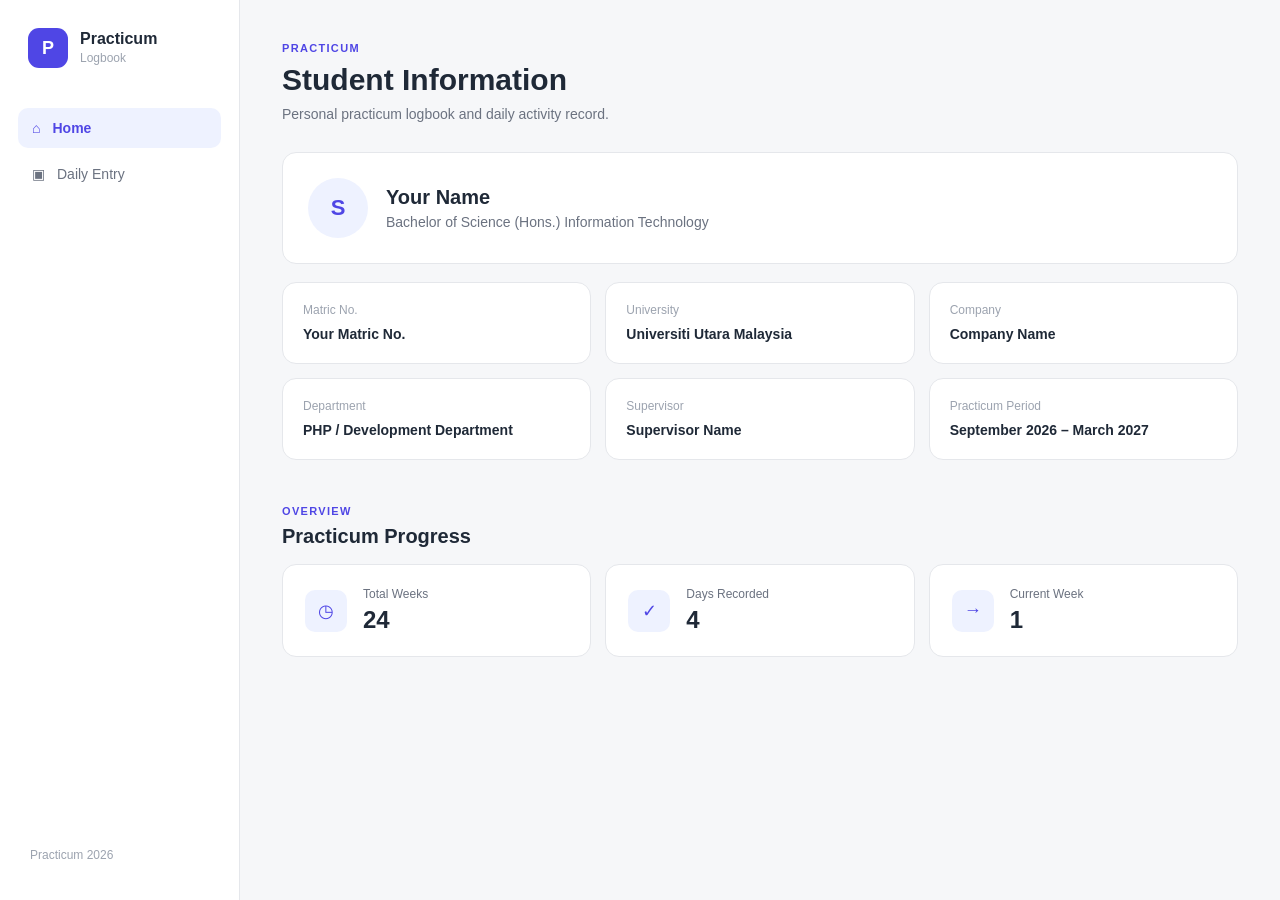
==== index.html @ 1a522d7f "initialize repository" ====
<!DOCTYPE html>
<html lang="en">
<head>
    <meta charset="UTF-8">
    <meta name="viewport" content="width=device-width, initial-scale=1.0">

    <title>Practicum Logbook</title>

    <link rel="stylesheet" href="css/style.css">
</head>

<body>

    <!-- ==============================
         SIDEBAR
    =============================== -->

    <aside class="sidebar">

        <div class="brand">
            <div class="brand-icon">P</div>

            <div>
                <h1>Practicum</h1>
                <span>Logbook</span>
            </div>
        </div>

        <nav class="navigation">

            <button
                class="nav-item active"
                data-page="home"
            >
                <span>⌂</span>
                <span>Home</span>
            </button>

            <button
                class="nav-item"
                data-page="daily-entry"
            >
                <span>▣</span>
                <span>Daily Entry</span>
            </button>

        </nav>

        <div class="sidebar-footer">
            <span>Practicum 2026</span>
        </div>

    </aside>


    <!-- ==============================
         MAIN CONTENT
    =============================== -->

    <main class="main-content">

        <!-- Mobile Header -->

        <header class="mobile-header">

            <button id="mobile-menu-button">
                ☰
            </button>

            <span>Practicum Logbook</span>

        </header>


        <!-- ==============================
             HOME PAGE
        =============================== -->

        <section
            id="home-page"
            class="page active-page"
        >

            <div class="page-header">

                <div>
                    <p class="eyebrow">PRACTICUM</p>

                    <h2>Student Information</h2>

                    <p class="page-description">
                        Personal practicum logbook and daily activity record.
                    </p>
                </div>

            </div>


            <!-- Student Information -->

            <div class="student-card">

                <div class="student-avatar">
                    S
                </div>

                <div class="student-main-info">

                    <h3 id="student-name">
                        Your Name
                    </h3>

                    <p id="student-programme">
                        Bachelor of Information Technology
                    </p>

                </div>

            </div>


            <div class="information-grid">

                <div class="info-card">
                    <span class="info-label">
                        Matric No.
                    </span>

                    <strong id="student-matric">
                        Your Matric No.
                    </strong>
                </div>


                <div class="info-card">
                    <span class="info-label">
                        University
                    </span>

                    <strong id="student-university">
                        Universiti Utara Malaysia
                    </strong>
                </div>


                <div class="info-card">
                    <span class="info-label">
                        Company
                    </span>

                    <strong id="student-company">
                        Company Name
                    </strong>
                </div>


                <div class="info-card">
                    <span class="info-label">
                        Department
                    </span>

                    <strong id="student-department">
                        Department
                    </strong>
                </div>


                <div class="info-card">
                    <span class="info-label">
                        Supervisor
                    </span>

                    <strong id="student-supervisor">
                        Supervisor Name
                    </strong>
                </div>


                <div class="info-card">
                    <span class="info-label">
                        Practicum Period
                    </span>

                    <strong id="student-period">
                        September 2026 – March 2027
                    </strong>
                </div>

            </div>


            <!-- Overview -->

            <div class="section-header">

                <div>
                    <p class="eyebrow">OVERVIEW</p>

                    <h3>Practicum Progress</h3>
                </div>

            </div>


            <div class="overview-grid">

                <div class="overview-card">

                    <span class="overview-icon">
                        ◷
                    </span>

                    <div>
                        <span>Total Weeks</span>

                        <strong id="total-weeks">
                            24
                        </strong>
                    </div>

                </div>


                <div class="overview-card">

                    <span class="overview-icon">
                        ✓
                    </span>

                    <div>
                        <span>Days Recorded</span>

                        <strong id="days-recorded">
                            0
                        </strong>
                    </div>

                </div>


                <div class="overview-card">

                    <span class="overview-icon">
                        →
                    </span>

                    <div>
                        <span>Current Week</span>

                        <strong id="current-week">
                            1
                        </strong>
                    </div>

                </div>

            </div>

        </section>


        <!-- ==============================
             DAILY ENTRY PAGE
        =============================== -->

        <section
            id="daily-entry-page"
            class="page"
        >

            <div class="page-header">

                <div>

                    <p class="eyebrow">
                        PRACTICUM RECORD
                    </p>

                    <h2>Daily Entry</h2>

                    <p class="page-description">
                        Browse your practicum activities by calendar or timeline.
                    </p>

                </div>

            </div>


            <!-- Controls -->

            <div class="entry-controls">

                <button
                    id="previous-month"
                    class="month-button"
                >
                    ←
                </button>


                <h3 id="current-month">
                    September 2026
                </h3>


                <button
                    id="next-month"
                    class="month-button"
                >
                    →
                </button>


                <div class="view-switcher">

                    <button
                        id="calendar-view-button"
                        class="view-button active"
                    >
                        Calendar
                    </button>

                    <button
                        id="timeline-view-button"
                        class="view-button"
                    >
                        Timeline
                    </button>

                </div>

            </div>


            <!-- Calendar -->

            <div
                id="calendar-view"
                class="entry-view active-view"
            >

                <div class="calendar">

                    <div class="calendar-weekdays">

                        <span>Mon</span>
                        <span>Tue</span>
                        <span>Wed</span>
                        <span>Thu</span>
                        <span>Fri</span>
                        <span>Sat</span>
                        <span>Sun</span>

                    </div>


                    <div
                        id="calendar-days"
                        class="calendar-days"
                    >
                    </div>

                </div>

            </div>


            <!-- Timeline -->

            <div
                id="timeline-view"
                class="entry-view"
            >

                <div id="timeline-container">
                </div>

            </div>

        </section>

    </main>


    <!-- ==============================
         ENTRY MODAL
    =============================== -->

    <div
        id="entry-modal"
        class="modal"
    >

        <div class="modal-content">

            <button
                id="close-modal"
                class="close-modal"
            >
                ×
            </button>


            <p
                id="modal-date"
                class="eyebrow"
            >
                DATE
            </p>


            <h2 id="modal-title">
                Entry Title
            </h2>


            <div
                id="modal-week"
                class="modal-week"
            >
                Week 1
            </div>


            <div class="modal-section">

                <h4>Activities</h4>

                <ul id="modal-activities">
                </ul>

            </div>


            <div class="modal-section">

                <h4>Reflection</h4>

                <p id="modal-reflection">
                </p>

            </div>

        </div>

    </div>


    <script src="data/entries.js"></script>
    <script src="js/calendar.js"></script>
    <script src="js/app.js"></script>

</body>
</html>
---- css/style.css ----
/* =========================================
   RESET
========================================= */

* {
    margin: 0;
    padding: 0;
    box-sizing: border-box;
}


:root {

    --background: #f6f7f9;

    --surface: #ffffff;

    --surface-soft: #f9fafb;

    --border: #e5e7eb;

    --text-primary: #1f2937;

    --text-secondary: #6b7280;

    --text-muted: #9ca3af;

    --accent: #4f46e5;

    --accent-light: #eef2ff;

    --sidebar-width: 240px;

    --radius: 14px;
}


body {

    font-family:
        Inter,
        -apple-system,
        BlinkMacSystemFont,
        "Segoe UI",
        sans-serif;

    background: var(--background);

    color: var(--text-primary);

    min-height: 100vh;

}


/* =========================================
   SIDEBAR
========================================= */

.sidebar {

    position: fixed;

    left: 0;
    top: 0;

    width: var(--sidebar-width);

    height: 100vh;

    background: var(--surface);

    border-right: 1px solid var(--border);

    padding: 28px 18px;

    display: flex;

    flex-direction: column;

    z-index: 100;
}


.brand {

    display: flex;

    align-items: center;

    gap: 12px;

    padding: 0 10px;

    margin-bottom: 40px;
}


.brand-icon {

    width: 40px;

    height: 40px;

    border-radius: 11px;

    background: var(--accent);

    color: white;

    display: flex;

    align-items: center;

    justify-content: center;

    font-weight: 700;

    font-size: 18px;
}


.brand h1 {

    font-size: 16px;

    font-weight: 700;
}


.brand span {

    color: var(--text-muted);

    font-size: 12px;
}


/* Navigation */

.navigation {

    display: flex;

    flex-direction: column;

    gap: 6px;
}


.nav-item {

    border: none;

    background: transparent;

    width: 100%;

    padding: 12px 14px;

    border-radius: 10px;

    display: flex;

    align-items: center;

    gap: 12px;

    font-size: 14px;

    color: var(--text-secondary);

    cursor: pointer;

    text-align: left;

    transition: 0.2s;
}


.nav-item:hover {

    background: var(--surface-soft);

    color: var(--text-primary);
}


.nav-item.active {

    background: var(--accent-light);

    color: var(--accent);

    font-weight: 600;
}


.sidebar-footer {

    margin-top: auto;

    padding: 10px 12px;

    color: var(--text-muted);

    font-size: 12px;
}


/* =========================================
   MAIN
========================================= */

.main-content {

    margin-left: var(--sidebar-width);

    padding: 42px;

    max-width: 1500px;
}


.mobile-header {

    display: none;
}


/* =========================================
   PAGE
========================================= */

.page {

    display: none;
}


.active-page {

    display: block;
}


.page-header {

    display: flex;

    justify-content: space-between;

    margin-bottom: 30px;
}


.eyebrow {

    font-size: 11px;

    letter-spacing: 0.12em;

    font-weight: 700;

    color: var(--accent);

    margin-bottom: 8px;
}


.page-header h2 {

    font-size: 30px;

    line-height: 1.2;

    margin-bottom: 8px;
}


.page-description {

    color: var(--text-secondary);

    font-size: 14px;
}


/* =========================================
   STUDENT CARD
========================================= */

.student-card {

    background: var(--surface);

    border: 1px solid var(--border);

    border-radius: var(--radius);

    padding: 25px;

    display: flex;

    align-items: center;

    gap: 18px;

    margin-bottom: 18px;
}


.student-avatar {

    width: 60px;

    height: 60px;

    border-radius: 50%;

    background: var(--accent-light);

    color: var(--accent);

    display: flex;

    align-items: center;

    justify-content: center;

    font-size: 22px;

    font-weight: 700;
}


.student-main-info h3 {

    font-size: 20px;

    margin-bottom: 5px;
}


.student-main-info p {

    color: var(--text-secondary);

    font-size: 14px;
}


/* =========================================
   INFORMATION GRID
========================================= */

.information-grid {

    display: grid;

    grid-template-columns:
        repeat(3, minmax(0, 1fr));

    gap: 14px;

    margin-bottom: 45px;
}


.info-card {

    background: var(--surface);

    border: 1px solid var(--border);

    border-radius: var(--radius);

    padding: 20px;
}


.info-label {

    display: block;

    color: var(--text-muted);

    font-size: 12px;

    margin-bottom: 8px;
}


.info-card strong {

    font-size: 14px;

    font-weight: 600;
}


/* =========================================
   SECTION HEADER
========================================= */

.section-header {

    margin-bottom: 16px;
}


.section-header h3 {

    font-size: 20px;
}


/* =========================================
   OVERVIEW
========================================= */

.overview-grid {

    display: grid;

    grid-template-columns:
        repeat(3, minmax(0, 1fr));

    gap: 14px;
}


.overview-card {

    background: var(--surface);

    border: 1px solid var(--border);

    border-radius: var(--radius);

    padding: 22px;

    display: flex;

    align-items: center;

    gap: 16px;
}


.overview-icon {

    width: 42px;

    height: 42px;

    border-radius: 10px;

    background: var(--accent-light);

    color: var(--accent);

    display: flex;

    align-items: center;

    justify-content: center;

    font-size: 18px;
}


.overview-card span:not(.overview-icon) {

    display: block;

    font-size: 12px;

    color: var(--text-secondary);

    margin-bottom: 5px;
}


.overview-card strong {

    font-size: 24px;
}


/* =========================================
   ENTRY CONTROLS
========================================= */

.entry-controls {

    display: flex;

    align-items: center;

    gap: 14px;

    margin-bottom: 24px;
}


.entry-controls h3 {

    min-width: 180px;

    text-align: center;

    font-size: 18px;
}


.month-button {

    width: 36px;

    height: 36px;

    border: 1px solid var(--border);

    background: var(--surface);

    border-radius: 9px;

    cursor: pointer;

    color: var(--text-secondary);

    transition: 0.2s;
}


.month-button:hover {

    border-color: var(--accent);

    color: var(--accent);
}


.view-switcher {

    margin-left: auto;

    background: var(--surface);

    border: 1px solid var(--border);

    border-radius: 9px;

    padding: 3px;

    display: flex;
}


.view-button {

    border: none;

    background: transparent;

    padding: 8px 14px;

    border-radius: 7px;

    font-size: 12px;

    color: var(--text-secondary);

    cursor: pointer;
}


.view-button.active {

    background: var(--accent);

    color: white;
}


/* =========================================
   CALENDAR
========================================= */

.calendar {

    background: var(--surface);

    border: 1px solid var(--border);

    border-radius: var(--radius);

    overflow: hidden;
}


.calendar-weekdays {

    display: grid;

    grid-template-columns:
        repeat(7, 1fr);

    border-bottom: 1px solid var(--border);

    background: var(--surface-soft);
}


.calendar-weekdays span {

    padding: 13px;

    text-align: center;

    font-size: 11px;

    color: var(--text-muted);

    font-weight: 600;

    text-transform: uppercase;
}


.calendar-days {

    display: grid;

    grid-template-columns:
        repeat(7, 1fr);
}


.calendar-day {

    min-height: 120px;

    border-right: 1px solid var(--border);

    border-bottom: 1px solid var(--border);

    padding: 10px;

    cursor: pointer;

    transition: 0.15s;

    position: relative;
}


.calendar-day:nth-child(7n) {

    border-right: none;
}


.calendar-day:hover {

    background: var(--surface-soft);
}


.calendar-day.empty {

    background: #fafafa;

    cursor: default;
}


.day-number {

    font-size: 12px;

    color: var(--text-secondary);

    margin-bottom: 8px;
}


.calendar-day.today .day-number {

    background: var(--accent);

    color: white;

    width: 25px;

    height: 25px;

    border-radius: 50%;

    display: flex;

    align-items: center;

    justify-content: center;
}


.entry-dot {

    background: var(--accent-light);

    color: var(--accent);

    padding: 5px 7px;

    border-radius: 6px;

    font-size: 10px;

    overflow: hidden;

    white-space: nowrap;

    text-overflow: ellipsis;
}


/* =========================================
   TIMELINE
========================================= */

.entry-view {

    display: none;
}


.entry-view.active-view {

    display: block;
}


.timeline-month {

    margin-bottom: 35px;
}


.timeline-month-title {

    font-size: 18px;

    margin-bottom: 18px;
}


.timeline-week {

    border-left: 2px solid var(--border);

    padding-left: 25px;

    margin-left: 8px;

    margin-bottom: 35px;
}


.timeline-week-title {

    font-size: 13px;

    color: var(--accent);

    font-weight: 700;

    margin-bottom: 16px;
}


.timeline-entry {

    background: var(--surface);

    border: 1px solid var(--border);

    border-radius: var(--radius);

    padding: 18px;

    margin-bottom: 12px;

    cursor: pointer;

    position: relative;

    transition: 0.2s;
}


.timeline-entry:hover {

    border-color: var(--accent);

    transform: translateX(3px);
}


.timeline-entry::before {

    content: "";

    position: absolute;

    left: -34px;

    top: 22px;

    width: 10px;

    height: 10px;

    border-radius: 50%;

    background: var(--accent);

    border: 3px solid var(--background);
}


.timeline-date {

    font-size: 11px;

    color: var(--text-muted);

    margin-bottom: 5px;
}


.timeline-entry h4 {

    font-size: 15px;

    margin-bottom: 7px;
}


.timeline-entry p {

    color: var(--text-secondary);

    font-size: 12px;

    line-height: 1.6;
}


/* =========================================
   MODAL
========================================= */

.modal {

    position: fixed;

    inset: 0;

    background: rgba(15, 23, 42, 0.45);

    display: none;

    align-items: center;

    justify-content: center;

    padding: 20px;

    z-index: 200;
}


.modal.show {

    display: flex;
}


.modal-content {

    width: 100%;

    max-width: 620px;

    max-height: 85vh;

    overflow-y: auto;

    background: var(--surface);

    border-radius: 18px;

    padding: 32px;

    position: relative;
}


.close-modal {

    position: absolute;

    right: 20px;

    top: 18px;

    border: none;

    background: transparent;

    font-size: 25px;

    color: var(--text-muted);

    cursor: pointer;
}


.modal-content h2 {

    font-size: 25px;

    margin-bottom: 10px;

    padding-right: 30px;
}


.modal-week {

    display: inline-block;

    background: var(--accent-light);

    color: var(--accent);

    padding: 5px 9px;

    border-radius: 6px;

    font-size: 11px;

    font-weight: 600;

    margin-bottom: 25px;
}


.modal-section {

    margin-top: 22px;
}


.modal-section h4 {

    font-size: 13px;

    margin-bottom: 10px;
}


.modal-section ul {

    padding-left: 18px;
}


.modal-section li {

    margin-bottom: 8px;

    color: var(--text-secondary);

    font-size: 13px;

    line-height: 1.6;
}


.modal-section p {

    color: var(--text-secondary);

    font-size: 13px;

    line-height: 1.7;
}


/* =========================================
   RESPONSIVE
========================================= */

@media (max-width: 900px) {

    .sidebar {

        transform: translateX(-100%);

        transition: 0.25s;
    }


    .sidebar.mobile-open {

        transform: translateX(0);
    }


    .main-content {

        margin-left: 0;

        padding: 25px 20px;
    }


    .mobile-header {

        display: flex;

        align-items: center;

        gap: 12px;

        margin-bottom: 30px;

        font-weight: 600;
    }


    #mobile-menu-button {

        border: none;

        background: var(--surface);

        border: 1px solid var(--border);

        width: 38px;

        height: 38px;

        border-radius: 9px;

        cursor: pointer;
    }


    .information-grid {

        grid-template-columns:
            repeat(2, 1fr);
    }


    .overview-grid {

        grid-template-columns:
            repeat(3, 1fr);
    }
}


@media (max-width: 600px) {

    .page-header h2 {

        font-size: 25px;
    }


    .information-grid {

        grid-template-columns: 1fr;
    }


    .overview-grid {

        grid-template-columns: 1fr;
    }


    .entry-controls {

        flex-wrap: wrap;
    }


    .view-switcher {

        width: 100%;

        margin-left: 0;
    }


    .view-button {

        flex: 1;
    }


    .calendar-day {

        min-height: 70px;

        padding: 6px;
    }


    .calendar-weekdays span {

        font-size: 9px;

        padding: 10px 2px;
    }


    .entry-dot {

        font-size: 8px;

        padding: 4px;
    }


    .modal-content {

        padding: 25px;

    }

}
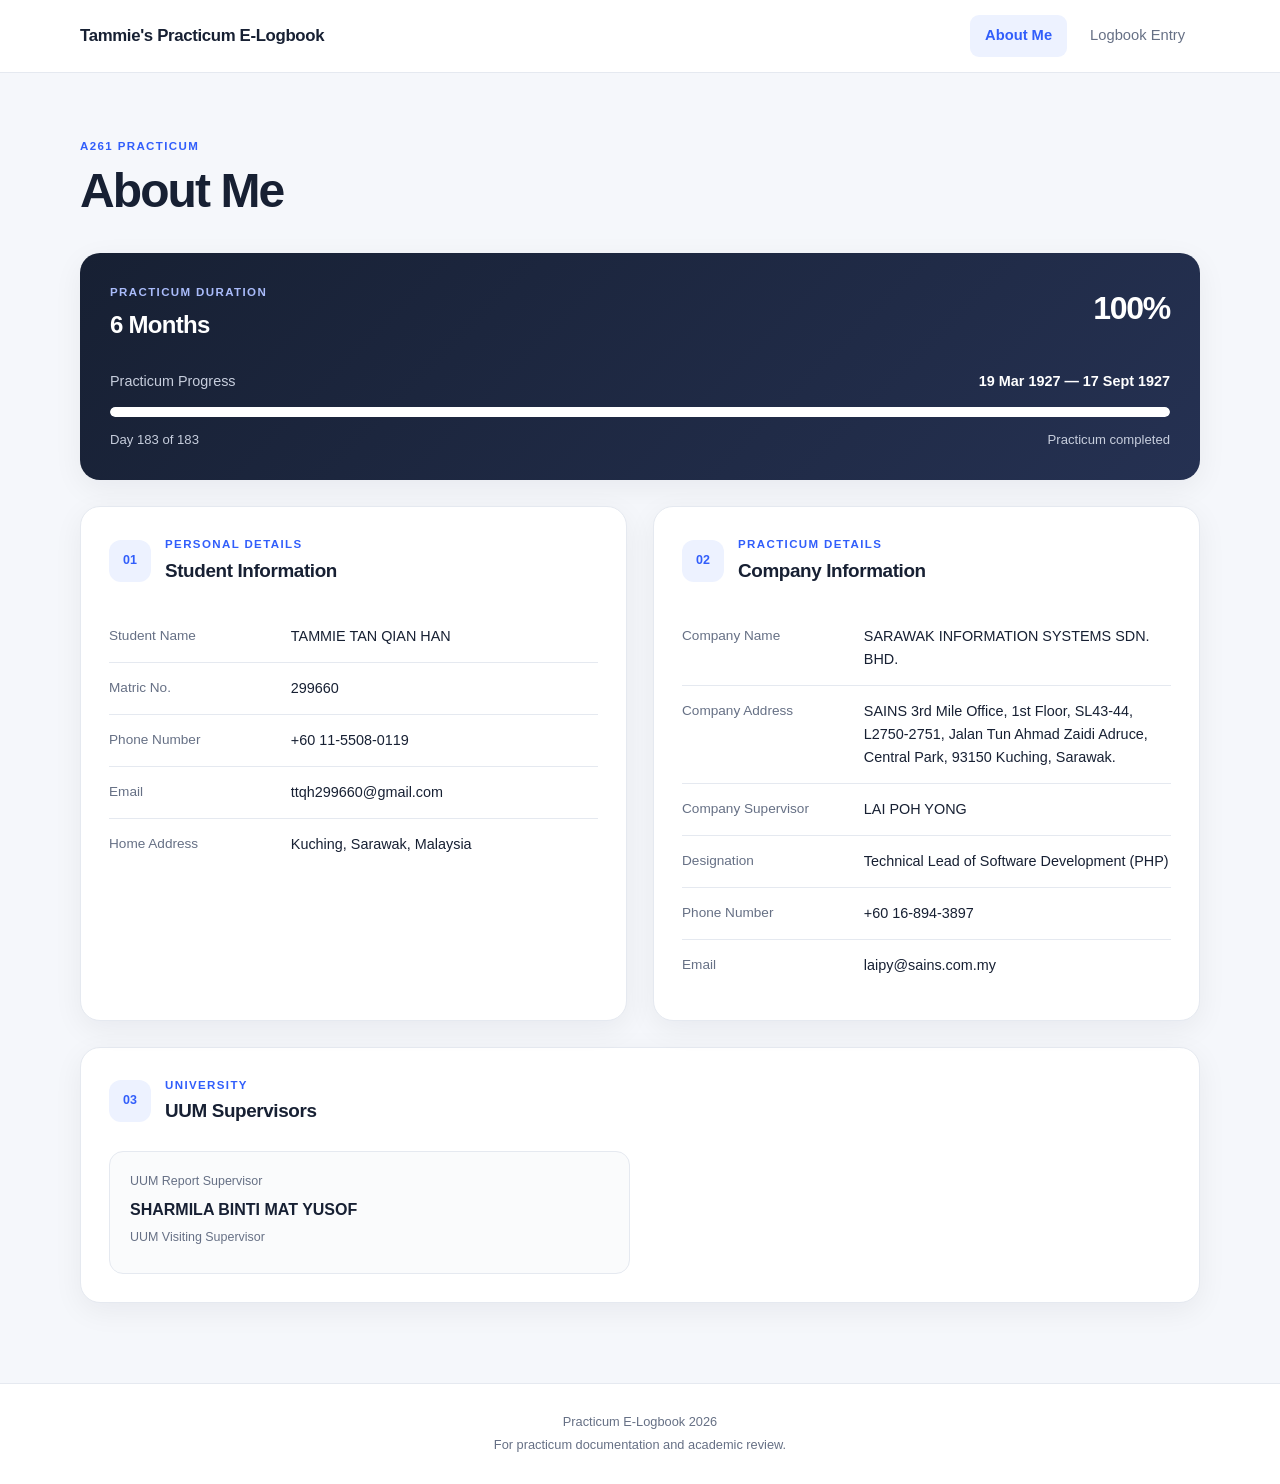
==== commit 85a48ab7: "Build About Me page" ====
--- a/index.html
+++ b/index.html
@@ -4,452 +4,409 @@
     <meta charset="UTF-8">
     <meta name="viewport" content="width=device-width, initial-scale=1.0">
 
-    <title>Practicum Logbook</title>
-
-    <link rel="stylesheet" href="css/style.css">
+    <title>Practicum E-Logbook</title>
+
+    <link rel="stylesheet" href="assets/css/style.css">
 </head>
 
 <body>
 
-    <!-- ==============================
-         SIDEBAR
-    =============================== -->
-
-    <aside class="sidebar">
-
-        <div class="brand">
-            <div class="brand-icon">P</div>
-
-            <div>
-                <h1>Practicum</h1>
-                <span>Logbook</span>
-            </div>
+    <!-- =========================
+         HEADER / NAVIGATION
+    ========================== -->
+    <header class="site-header">
+        <div class="navbar container">
+
+            <a href="index.html" class="brand">
+                Tammie's Practicum E-Logbook
+            </a>
+
+            <nav class="nav-menu">
+                <a href="index.html" class="nav-link active">
+                    About Me
+                </a>
+
+                <a href="logbook.html" class="nav-link">
+                    Logbook Entry
+                </a>
+            </nav>
+
         </div>
-
-        <nav class="navigation">
-
-            <button
-                class="nav-item active"
-                data-page="home"
-            >
-                <span>⌂</span>
-                <span>Home</span>
-            </button>
-
-            <button
-                class="nav-item"
-                data-page="daily-entry"
-            >
-                <span>▣</span>
-                <span>Daily Entry</span>
-            </button>
-
-        </nav>
-
-        <div class="sidebar-footer">
-            <span>Practicum 2026</span>
+    </header>
+
+
+    <!-- =========================
+         MAIN CONTENT
+    ========================== -->
+    <main class="container main-content">
+
+        <!-- Page Introduction -->
+        <section class="page-heading">
+            <p class="eyebrow">A261 PRACTICUM</p>
+
+            <h1>About Me</h1>
+
+            <!--<p>
+                Student and practicum information throughout the
+                six-month industrial training period.
+            </p>-->
+        </section>
+
+
+        <!-- =========================
+             PRACTICUM PROGRESS
+        ========================== -->
+
+        <!--
+            IMPORTANT:
+            Replace data-start-date and data-end-date
+            with your actual practicum dates.
+
+            Format:
+            YYYY-MM-DD
+        -->
+
+        <section
+            class="progress-card"
+            id="practicumProgress"
+            data-start-date="21-09-2026"
+            data-end-date="22-03-2027"
+        >
+
+            <div class="progress-header">
+
+                <div>
+                    <p class="section-label">
+                        PRACTICUM DURATION
+                    </p>
+
+                    <h2>6 Months</h2>
+                </div>
+
+                <span
+                    class="progress-percentage"
+                    id="progressPercentage"
+                >
+                    0%
+                </span>
+
+            </div>
+
+
+            <div class="practicum-period">
+                <span>Practicum Progress</span>
+
+                <strong id="practicumDateRange">
+                    21st September 2026 — 22nd March 2027
+                </strong>
+            </div>
+
+
+            <div class="progress-track">
+
+                <div
+                    class="progress-fill"
+                    id="progressFill"
+                ></div>
+
+            </div>
+
+
+            <div class="progress-footer">
+
+                <span id="progressDay">
+                    Day 0
+                </span>
+
+                <span id="remainingDays">
+                    —
+                </span>
+
+            </div>
+
+        </section>
+
+
+        <!-- =========================
+             INFORMATION CARDS
+        ========================== -->
+
+        <section class="information-grid">
+
+
+            <!-- STUDENT INFORMATION -->
+            <article class="info-card">
+
+                <div class="card-heading">
+                    <span class="card-number">01</span>
+
+                    <div>
+                        <p class="section-label">
+                            PERSONAL DETAILS
+                        </p>
+
+                        <h2>Student Information</h2>
+                    </div>
+                </div>
+
+
+                <div class="info-list">
+
+                    <div class="info-row">
+                        <span class="info-label">
+                            Student Name
+                        </span>
+
+                        <span class="info-value">
+                            TAMMIE TAN QIAN HAN
+                        </span>
+                    </div>
+
+
+                    <div class="info-row">
+                        <span class="info-label">
+                            Matric No.
+                        </span>
+
+                        <span class="info-value">
+                            299660
+                        </span>
+                    </div>
+
+
+                    <div class="info-row">
+                        <span class="info-label">
+                            Phone Number
+                        </span>
+
+                        <span class="info-value">
+                            +60 11-5508-0119
+                        </span>
+                    </div>
+
+
+                    <div class="info-row">
+                        <span class="info-label">
+                            Email
+                        </span>
+
+                        <span class="info-value">
+                            ttqh299660@gmail.com
+                        </span>
+                    </div>
+
+
+                    <div class="info-row">
+                        <span class="info-label">
+                            Home Address
+                        </span>
+
+                        <span class="info-value">
+                            Kuching, Sarawak, Malaysia
+                        </span>
+                    </div>
+
+                </div>
+
+            </article>
+
+
+            <!-- COMPANY INFORMATION -->
+            <article class="info-card">
+
+                <div class="card-heading">
+                    <span class="card-number">02</span>
+
+                    <div>
+                        <p class="section-label">
+                            PRACTICUM DETAILS
+                        </p>
+
+                        <h2>Company Information</h2>
+                    </div>
+                </div>
+
+
+                <div class="info-list">
+
+                    <div class="info-row">
+                        <span class="info-label">
+                            Company Name
+                        </span>
+
+                        <span class="info-value">
+                            SARAWAK INFORMATION SYSTEMS SDN. BHD.
+                        </span>
+                    </div>
+
+
+                    <div class="info-row">
+                        <span class="info-label">
+                            Company Address
+                        </span>
+
+                        <span class="info-value">
+                            SAINS 3rd Mile Office, 
+                            1st Floor, SL43-44, L2750-2751, 
+                            Jalan Tun Ahmad Zaidi Adruce, 
+                            Central Park, 93150 Kuching, Sarawak.
+                        </span>
+                    </div>
+
+
+                    <div class="info-row">
+                        <span class="info-label">
+                            Company Supervisor
+                        </span>
+
+                        <span class="info-value">
+                            LAI POH YONG
+                        </span>
+                    </div>
+
+
+                    <div class="info-row">
+                        <span class="info-label">
+                            Designation
+                        </span>
+
+                        <span class="info-value">
+                            Technical Lead of Software Development (PHP)
+                        </span>
+                    </div>
+
+
+                    <div class="info-row">
+                        <span class="info-label">
+                            Phone Number
+                        </span>
+
+                        <span class="info-value">
+                            +60 16-894-3897
+                        </span>
+                    </div>
+
+
+                    <div class="info-row">
+                        <span class="info-label">
+                            Email
+                        </span>
+
+                        <span class="info-value">
+                            laipy@sains.com.my
+                        </span>
+                    </div>
+
+                </div>
+
+            </article>
+
+        </section>
+
+
+        <!-- =========================
+             UNIVERSITY SUPERVISORS
+        ========================== -->
+
+        <section class="info-card supervisor-card">
+
+            <div class="card-heading">
+
+                <span class="card-number">03</span>
+
+                <div>
+                    <p class="section-label">
+                        UNIVERSITY
+                    </p>
+
+                    <h2>UUM Supervisors</h2>
+                </div>
+
+            </div>
+
+
+            <div class="supervisor-grid">
+
+                <!-- Supervisor 1 -->
+                <div class="supervisor-item">
+
+                    <p class="supervisor-title">
+                        UUM Report Supervisor
+                    </p>
+
+                    <h3>
+                        SHARMILA BINTI MAT YUSOF
+                    </h3>  
+                    
+                    <p class="supervisor-title">
+                        UUM Visiting Supervisor
+                    </p>
+
+                    <h3>
+                        
+                    </h3> 
+
+                </div>
+
+
+                <!--
+                    If you have another university supervisor,
+                    copy this entire block.
+
+                <div class="supervisor-item">
+
+                    <p class="supervisor-title">
+                        University Supervisor
+                    </p>
+
+                    <h3>
+                        Second Supervisor Name
+                    </h3>
+
+                    <p>
+                        Faculty / School Name
+                    </p>
+
+                    <p>
+                        University Name
+                    </p>
+
+                    <a href="mailto:supervisor2@example.com">
+                        supervisor2@example.com
+                    </a>
+
+                </div>
+                -->
+
+            </div>
+
+        </section>
+
+    </main>
+
+
+    <!-- =========================
+         FOOTER
+    ========================== -->
+    <footer class="site-footer">
+
+        <div class="container">
+
+            <p>
+                Practicum E-Logbook
+                <span id="currentYear"></span>
+            </p>
+
+            <p class="footer-note">
+                For practicum documentation and academic review.
+            </p>
+
         </div>
 
-    </aside>
-
-
-    <!-- ==============================
-         MAIN CONTENT
-    =============================== -->
-
-    <main class="main-content">
-
-        <!-- Mobile Header -->
-
-        <header class="mobile-header">
-
-            <button id="mobile-menu-button">
-                ☰
-            </button>
-
-            <span>Practicum Logbook</span>
-
-        </header>
-
-
-        <!-- ==============================
-             HOME PAGE
-        =============================== -->
-
-        <section
-            id="home-page"
-            class="page active-page"
-        >
-
-            <div class="page-header">
-
-                <div>
-                    <p class="eyebrow">PRACTICUM</p>
-
-                    <h2>Student Information</h2>
-
-                    <p class="page-description">
-                        Personal practicum logbook and daily activity record.
-                    </p>
-                </div>
-
-            </div>
-
-
-            <!-- Student Information -->
-
-            <div class="student-card">
-
-                <div class="student-avatar">
-                    S
-                </div>
-
-                <div class="student-main-info">
-
-                    <h3 id="student-name">
-                        Your Name
-                    </h3>
-
-                    <p id="student-programme">
-                        Bachelor of Information Technology
-                    </p>
-
-                </div>
-
-            </div>
-
-
-            <div class="information-grid">
-
-                <div class="info-card">
-                    <span class="info-label">
-                        Matric No.
-                    </span>
-
-                    <strong id="student-matric">
-                        Your Matric No.
-                    </strong>
-                </div>
-
-
-                <div class="info-card">
-                    <span class="info-label">
-                        University
-                    </span>
-
-                    <strong id="student-university">
-                        Universiti Utara Malaysia
-                    </strong>
-                </div>
-
-
-                <div class="info-card">
-                    <span class="info-label">
-                        Company
-                    </span>
-
-                    <strong id="student-company">
-                        Company Name
-                    </strong>
-                </div>
-
-
-                <div class="info-card">
-                    <span class="info-label">
-                        Department
-                    </span>
-
-                    <strong id="student-department">
-                        Department
-                    </strong>
-                </div>
-
-
-                <div class="info-card">
-                    <span class="info-label">
-                        Supervisor
-                    </span>
-
-                    <strong id="student-supervisor">
-                        Supervisor Name
-                    </strong>
-                </div>
-
-
-                <div class="info-card">
-                    <span class="info-label">
-                        Practicum Period
-                    </span>
-
-                    <strong id="student-period">
-                        September 2026 – March 2027
-                    </strong>
-                </div>
-
-            </div>
-
-
-            <!-- Overview -->
-
-            <div class="section-header">
-
-                <div>
-                    <p class="eyebrow">OVERVIEW</p>
-
-                    <h3>Practicum Progress</h3>
-                </div>
-
-            </div>
-
-
-            <div class="overview-grid">
-
-                <div class="overview-card">
-
-                    <span class="overview-icon">
-                        ◷
-                    </span>
-
-                    <div>
-                        <span>Total Weeks</span>
-
-                        <strong id="total-weeks">
-                            24
-                        </strong>
-                    </div>
-
-                </div>
-
-
-                <div class="overview-card">
-
-                    <span class="overview-icon">
-                        ✓
-                    </span>
-
-                    <div>
-                        <span>Days Recorded</span>
-
-                        <strong id="days-recorded">
-                            0
-                        </strong>
-                    </div>
-
-                </div>
-
-
-                <div class="overview-card">
-
-                    <span class="overview-icon">
-                        →
-                    </span>
-
-                    <div>
-                        <span>Current Week</span>
-
-                        <strong id="current-week">
-                            1
-                        </strong>
-                    </div>
-
-                </div>
-
-            </div>
-
-        </section>
-
-
-        <!-- ==============================
-             DAILY ENTRY PAGE
-        =============================== -->
-
-        <section
-            id="daily-entry-page"
-            class="page"
-        >
-
-            <div class="page-header">
-
-                <div>
-
-                    <p class="eyebrow">
-                        PRACTICUM RECORD
-                    </p>
-
-                    <h2>Daily Entry</h2>
-
-                    <p class="page-description">
-                        Browse your practicum activities by calendar or timeline.
-                    </p>
-
-                </div>
-
-            </div>
-
-
-            <!-- Controls -->
-
-            <div class="entry-controls">
-
-                <button
-                    id="previous-month"
-                    class="month-button"
-                >
-                    ←
-                </button>
-
-
-                <h3 id="current-month">
-                    September 2026
-                </h3>
-
-
-                <button
-                    id="next-month"
-                    class="month-button"
-                >
-                    →
-                </button>
-
-
-                <div class="view-switcher">
-
-                    <button
-                        id="calendar-view-button"
-                        class="view-button active"
-                    >
-                        Calendar
-                    </button>
-
-                    <button
-                        id="timeline-view-button"
-                        class="view-button"
-                    >
-                        Timeline
-                    </button>
-
-                </div>
-
-            </div>
-
-
-            <!-- Calendar -->
-
-            <div
-                id="calendar-view"
-                class="entry-view active-view"
-            >
-
-                <div class="calendar">
-
-                    <div class="calendar-weekdays">
-
-                        <span>Mon</span>
-                        <span>Tue</span>
-                        <span>Wed</span>
-                        <span>Thu</span>
-                        <span>Fri</span>
-                        <span>Sat</span>
-                        <span>Sun</span>
-
-                    </div>
-
-
-                    <div
-                        id="calendar-days"
-                        class="calendar-days"
-                    >
-                    </div>
-
-                </div>
-
-            </div>
-
-
-            <!-- Timeline -->
-
-            <div
-                id="timeline-view"
-                class="entry-view"
-            >
-
-                <div id="timeline-container">
-                </div>
-
-            </div>
-
-        </section>
-
-    </main>
-
-
-    <!-- ==============================
-         ENTRY MODAL
-    =============================== -->
-
-    <div
-        id="entry-modal"
-        class="modal"
-    >
-
-        <div class="modal-content">
-
-            <button
-                id="close-modal"
-                class="close-modal"
-            >
-                ×
-            </button>
-
-
-            <p
-                id="modal-date"
-                class="eyebrow"
-            >
-                DATE
-            </p>
-
-
-            <h2 id="modal-title">
-                Entry Title
-            </h2>
-
-
-            <div
-                id="modal-week"
-                class="modal-week"
-            >
-                Week 1
-            </div>
-
-
-            <div class="modal-section">
-
-                <h4>Activities</h4>
-
-                <ul id="modal-activities">
-                </ul>
-
-            </div>
-
-
-            <div class="modal-section">
-
-                <h4>Reflection</h4>
-
-                <p id="modal-reflection">
-                </p>
-
-            </div>
-
-        </div>
-
-    </div>
-
-
-    <script src="data/entries.js"></script>
-    <script src="js/calendar.js"></script>
-    <script src="js/app.js"></script>
+    </footer>
+
+
+    <script src="assets/js/app.js"></script>
 
 </body>
 </html>
--- a/assets/css/style.css
+++ b/assets/css/style.css
@@ -0,0 +1,597 @@
+/* ========================================
+   GLOBAL
+======================================== */
+
+:root {
+    --background: #f5f7fb;
+    --surface: #ffffff;
+
+    --text-primary: #172033;
+    --text-secondary: #667085;
+
+    --border: #e5e9f0;
+
+    --primary: #315efb;
+    --primary-dark: #2448c8;
+    --primary-light: #edf2ff;
+
+    --shadow:
+        0 8px 30px rgba(16, 24, 40, 0.06);
+
+    --radius-lg: 20px;
+    --radius-md: 14px;
+}
+
+
+* {
+    box-sizing: border-box;
+    margin: 0;
+    padding: 0;
+}
+
+
+html {
+    scroll-behavior: smooth;
+}
+
+
+body {
+    font-family:
+        Inter,
+        -apple-system,
+        BlinkMacSystemFont,
+        "Segoe UI",
+        Arial,
+        sans-serif;
+
+    background: var(--background);
+    color: var(--text-primary);
+
+    line-height: 1.6;
+}
+
+
+a {
+    color: inherit;
+    text-decoration: none;
+}
+
+
+.container {
+    width: min(1120px, calc(100% - 40px));
+    margin: 0 auto;
+}
+
+
+
+/* ========================================
+   HEADER
+======================================== */
+
+.site-header {
+    background: rgba(255, 255, 255, 0.95);
+    border-bottom: 1px solid var(--border);
+
+    position: sticky;
+    top: 0;
+
+    z-index: 100;
+}
+
+
+.navbar {
+    min-height: 72px;
+
+    display: flex;
+    align-items: center;
+    justify-content: space-between;
+}
+
+
+.brand {
+    font-size: 1.05rem;
+    font-weight: 700;
+
+    letter-spacing: -0.02em;
+}
+
+
+.nav-menu {
+    display: flex;
+    align-items: center;
+
+    gap: 8px;
+}
+
+
+.nav-link {
+    padding: 9px 15px;
+
+    border-radius: 9px;
+
+    color: var(--text-secondary);
+
+    font-size: 0.92rem;
+    font-weight: 500;
+
+    transition: 0.2s ease;
+}
+
+
+.nav-link:hover {
+    background: var(--primary-light);
+    color: var(--primary);
+}
+
+
+.nav-link.active {
+    background: var(--primary-light);
+    color: var(--primary);
+
+    font-weight: 600;
+}
+
+
+
+/* ========================================
+   MAIN CONTENT
+======================================== */
+
+.main-content {
+    padding-top: 64px;
+    padding-bottom: 80px;
+}
+
+
+.page-heading {
+    max-width: 700px;
+
+    margin-bottom: 34px;
+}
+
+
+.eyebrow,
+.section-label {
+    color: var(--primary);
+
+    font-size: 0.72rem;
+    font-weight: 700;
+
+    letter-spacing: 0.12em;
+
+    text-transform: uppercase;
+}
+
+
+.page-heading h1 {
+    margin-top: 8px;
+
+    font-size: clamp(2rem, 5vw, 3rem);
+
+    letter-spacing: -0.04em;
+
+    line-height: 1.15;
+}
+
+
+.page-heading > p:last-child {
+    color: var(--text-secondary);
+
+    margin-top: 12px;
+
+    font-size: 1rem;
+}
+
+
+
+/* ========================================
+   PROGRESS CARD
+======================================== */
+
+.progress-card {
+    background:
+        linear-gradient(
+            135deg,
+            #172033,
+            #253152
+        );
+
+    color: white;
+
+    padding: 30px;
+
+    border-radius: var(--radius-lg);
+
+    box-shadow: var(--shadow);
+
+    margin-bottom: 26px;
+}
+
+
+.progress-header {
+    display: flex;
+    align-items: flex-start;
+    justify-content: space-between;
+
+    gap: 20px;
+}
+
+
+.progress-card .section-label {
+    color: #aabcfb;
+}
+
+
+.progress-header h2 {
+    margin-top: 5px;
+
+    font-size: 1.5rem;
+
+    letter-spacing: -0.03em;
+}
+
+
+.progress-percentage {
+    font-size: 2rem;
+    font-weight: 700;
+
+    letter-spacing: -0.04em;
+}
+
+
+.practicum-period {
+    margin-top: 26px;
+
+    display: flex;
+    justify-content: space-between;
+
+    gap: 20px;
+
+    color: #c7cedd;
+
+    font-size: 0.9rem;
+}
+
+
+.practicum-period strong {
+    color: white;
+
+    font-weight: 600;
+}
+
+
+.progress-track {
+    height: 10px;
+
+    margin-top: 14px;
+
+    background: rgba(255, 255, 255, 0.15);
+
+    border-radius: 999px;
+
+    overflow: hidden;
+}
+
+
+.progress-fill {
+    width: 0%;
+    height: 100%;
+
+    background: #ffffff;
+
+    border-radius: inherit;
+
+    transition: width 0.6s ease;
+}
+
+
+.progress-footer {
+    margin-top: 12px;
+
+    display: flex;
+    justify-content: space-between;
+
+    color: #c7cedd;
+
+    font-size: 0.82rem;
+}
+
+
+
+/* ========================================
+   INFORMATION
+======================================== */
+
+.information-grid {
+    display: grid;
+
+    grid-template-columns:
+        repeat(2, minmax(0, 1fr));
+
+    gap: 26px;
+
+    margin-bottom: 26px;
+}
+
+
+.info-card {
+    background: var(--surface);
+
+    border: 1px solid var(--border);
+
+    border-radius: var(--radius-lg);
+
+    padding: 28px;
+
+    box-shadow: var(--shadow);
+}
+
+
+.card-heading {
+    display: flex;
+    align-items: center;
+
+    gap: 14px;
+
+    margin-bottom: 25px;
+}
+
+
+.card-heading h2 {
+    margin-top: 2px;
+
+    font-size: 1.18rem;
+
+    letter-spacing: -0.02em;
+}
+
+
+.card-number {
+    width: 42px;
+    height: 42px;
+
+    flex-shrink: 0;
+
+    display: grid;
+    place-items: center;
+
+    background: var(--primary-light);
+    color: var(--primary);
+
+    border-radius: 12px;
+
+    font-size: 0.78rem;
+    font-weight: 700;
+}
+
+
+.info-list {
+    display: flex;
+    flex-direction: column;
+}
+
+
+.info-row {
+    display: grid;
+
+    grid-template-columns:
+        minmax(120px, 0.8fr)
+        minmax(0, 1.5fr);
+
+    gap: 18px;
+
+    padding: 14px 0;
+
+    border-bottom: 1px solid var(--border);
+}
+
+
+.info-row:last-child {
+    border-bottom: 0;
+}
+
+
+.info-label {
+    color: var(--text-secondary);
+
+    font-size: 0.85rem;
+}
+
+
+.info-value {
+    font-size: 0.9rem;
+    font-weight: 500;
+
+    overflow-wrap: anywhere;
+}
+
+
+
+/* ========================================
+   UNIVERSITY SUPERVISOR
+======================================== */
+
+.supervisor-card {
+    margin-bottom: 0;
+}
+
+
+.supervisor-grid {
+    display: grid;
+
+    grid-template-columns:
+        repeat(2, minmax(0, 1fr));
+
+    gap: 20px;
+}
+
+
+.supervisor-item {
+    padding: 20px;
+
+    border: 1px solid var(--border);
+
+    background: #fafbfc;
+
+    border-radius: var(--radius-md);
+}
+
+
+.supervisor-title {
+    color: var(--text-secondary);
+
+    font-size: 0.78rem;
+
+    margin-bottom: 5px;
+}
+
+
+.supervisor-item h3 {
+    font-size: 1rem;
+
+    margin-bottom: 5px;
+}
+
+
+.supervisor-item > p:not(.supervisor-title) {
+    color: var(--text-secondary);
+
+    font-size: 0.85rem;
+}
+
+
+.supervisor-item a {
+    display: inline-block;
+
+    margin-top: 10px;
+
+    color: var(--primary);
+
+    font-size: 0.85rem;
+    font-weight: 500;
+}
+
+
+
+/* ========================================
+   FOOTER
+======================================== */
+
+.site-footer {
+    padding: 28px 0;
+
+    background: white;
+
+    border-top: 1px solid var(--border);
+
+    color: var(--text-secondary);
+
+    text-align: center;
+
+    font-size: 0.8rem;
+}
+
+
+.footer-note {
+    margin-top: 3px;
+}
+
+
+
+/* ========================================
+   TABLET
+======================================== */
+
+@media (max-width: 850px) {
+
+    .information-grid {
+        grid-template-columns: 1fr;
+    }
+
+
+    .supervisor-grid {
+        grid-template-columns: 1fr;
+    }
+
+}
+
+
+
+/* ========================================
+   MOBILE
+======================================== */
+
+@media (max-width: 600px) {
+
+    .container {
+        width: min(100% - 28px, 1120px);
+    }
+
+
+    .navbar {
+        min-height: auto;
+
+        padding-top: 14px;
+        padding-bottom: 14px;
+
+        flex-direction: column;
+        align-items: flex-start;
+
+        gap: 12px;
+    }
+
+
+    .nav-menu {
+        width: 100%;
+    }
+
+
+    .nav-link {
+        flex: 1;
+
+        text-align: center;
+    }
+
+
+    .main-content {
+        padding-top: 40px;
+        padding-bottom: 50px;
+    }
+
+
+    .progress-card {
+        padding: 22px;
+    }
+
+
+    .progress-percentage {
+        font-size: 1.6rem;
+    }
+
+
+    .practicum-period {
+        flex-direction: column;
+
+        gap: 3px;
+    }
+
+
+    .info-card {
+        padding: 22px;
+    }
+
+
+    .info-row {
+        grid-template-columns: 1fr;
+
+        gap: 4px;
+    }
+
+
+    .progress-footer {
+        flex-direction: column;
+
+        gap: 2px;
+    }
+
+}
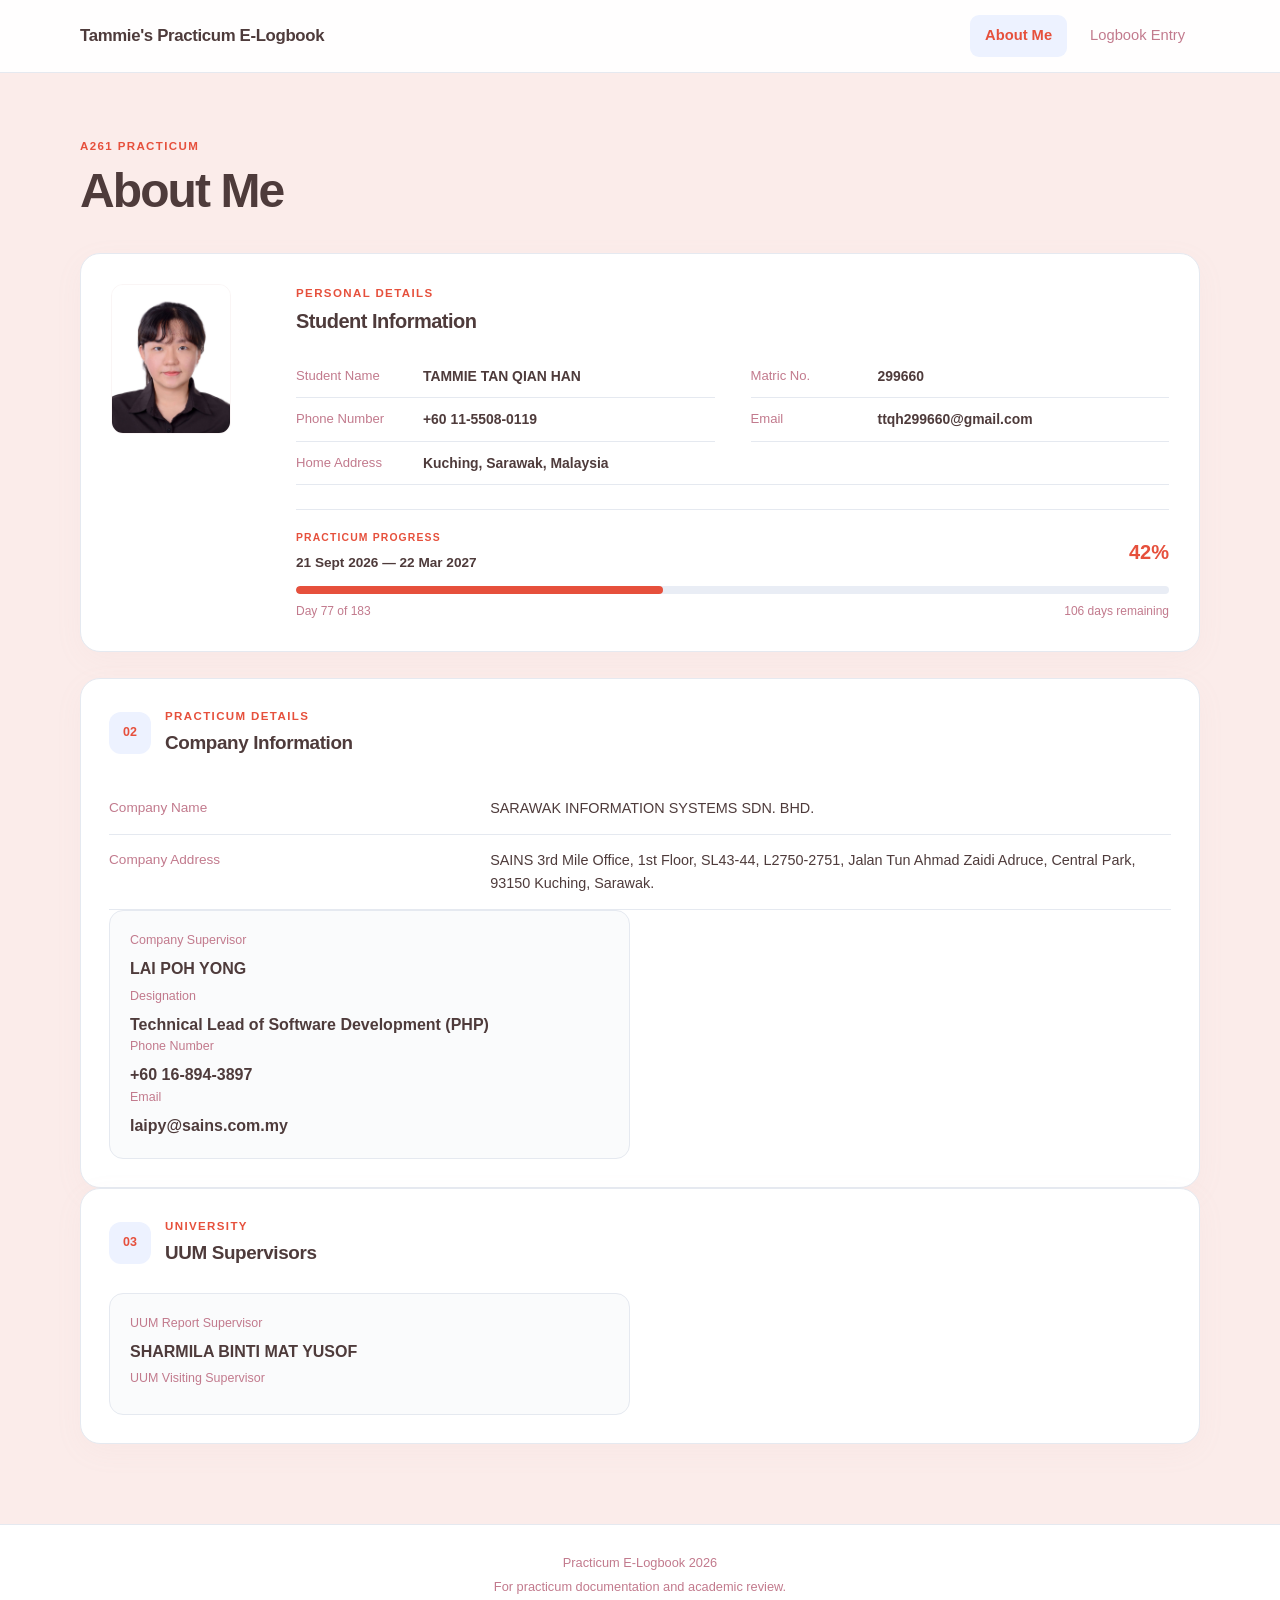
==== commit 3e1fdb80: "Adding profile picture and enhance logbook entry page" ====
--- a/index.html
+++ b/index.html
@@ -4,7 +4,7 @@
     <meta charset="UTF-8">
     <meta name="viewport" content="width=device-width, initial-scale=1.0">
 
-    <title>Practicum E-Logbook</title>
+    <title>Practicum E-Logbook | About Me</title>
 
     <link rel="stylesheet" href="assets/css/style.css">
 </head>
@@ -52,39 +52,106 @@
             </p>-->
         </section>
 
-
-        <!-- =========================
-             PRACTICUM PROGRESS
-        ========================== -->
-
-        <!--
-            IMPORTANT:
-            Replace data-start-date and data-end-date
-            with your actual practicum dates.
-
-            Format:
-            YYYY-MM-DD
-        -->
-
-        <section
-            class="progress-card"
-            id="practicumProgress"
-            data-start-date="21-09-2026"
-            data-end-date="22-03-2027"
+<!-- ========================================
+     STUDENT PROFILE + PRACTICUM PROGRESS
+========================================= -->
+
+<section
+    class="about-profile"
+    id="practicumProgress"
+    data-start-date="2026-09-21"
+    data-end-date="2027-03-22"
+>
+
+    <!-- LEFT: PROFILE PHOTO -->
+    <div class="student-photo-box">
+
+        <img
+            src="images/profile.jpg"
+            alt="Student Profile Photo"
+            class="student-photo-fixed"
         >
 
-            <div class="progress-header">
+    </div>
+
+
+    <!-- RIGHT: INFORMATION -->
+    <div class="about-profile-content">
+
+
+        <!-- STUDENT INFORMATION -->
+
+        <div class="about-section-heading">
+
+            <p class="section-label">
+                PERSONAL DETAILS
+            </p>
+
+            <h2>
+                Student Information
+            </h2>
+
+        </div>
+
+
+        <div class="student-details-grid">
+
+            <div class="student-detail">
+                <span>Student Name</span>
+                <strong>TAMMIE TAN QIAN HAN</strong>
+            </div>
+
+
+            <div class="student-detail">
+                <span>Matric No.</span>
+                <strong>299660</strong>
+            </div>
+
+
+            <div class="student-detail">
+                <span>Phone Number</span>
+                <strong>+60 11-5508-0119</strong>
+            </div>
+
+
+            <div class="student-detail">
+                <span>Email</span>
+                <strong>ttqh299660@gmail.com</strong>
+            </div>
+
+
+            <div class="student-detail full-width">
+                <span>Home Address</span>
+                <strong>
+                    Kuching, Sarawak, Malaysia
+                </strong>
+            </div>
+
+        </div>
+
+
+
+        <!-- PRACTICUM PROGRESS -->
+
+        <div class="profile-progress">
+
+            <div class="profile-progress-heading">
 
                 <div>
-                    <p class="section-label">
-                        PRACTICUM DURATION
-                    </p>
-
-                    <h2>6 Months</h2>
-                </div>
+
+                    <p class="progress-label">
+                        PRACTICUM PROGRESS
+                    </p>
+
+                    <strong id="practicumDateRange">
+                        21 Sept 2026 — 22 Mar 2027
+                    </strong>
+
+                </div>
+
 
                 <span
-                    class="progress-percentage"
+                    class="profile-progress-percent"
                     id="progressPercentage"
                 >
                     0%
@@ -93,26 +160,17 @@
             </div>
 
 
-            <div class="practicum-period">
-                <span>Practicum Progress</span>
-
-                <strong id="practicumDateRange">
-                    21st September 2026 — 22nd March 2027
-                </strong>
-            </div>
-
-
-            <div class="progress-track">
+            <div class="profile-progress-track">
 
                 <div
-                    class="progress-fill"
+                    class="profile-progress-fill"
                     id="progressFill"
                 ></div>
 
             </div>
 
 
-            <div class="progress-footer">
+            <div class="profile-progress-footer">
 
                 <span id="progressDay">
                     Day 0
@@ -124,93 +182,14 @@
 
             </div>
 
-        </section>
-
-
-        <!-- =========================
-             INFORMATION CARDS
-        ========================== -->
-
-        <section class="information-grid">
-
-
-            <!-- STUDENT INFORMATION -->
-            <article class="info-card">
-
-                <div class="card-heading">
-                    <span class="card-number">01</span>
-
-                    <div>
-                        <p class="section-label">
-                            PERSONAL DETAILS
-                        </p>
-
-                        <h2>Student Information</h2>
-                    </div>
-                </div>
-
-
-                <div class="info-list">
-
-                    <div class="info-row">
-                        <span class="info-label">
-                            Student Name
-                        </span>
-
-                        <span class="info-value">
-                            TAMMIE TAN QIAN HAN
-                        </span>
-                    </div>
-
-
-                    <div class="info-row">
-                        <span class="info-label">
-                            Matric No.
-                        </span>
-
-                        <span class="info-value">
-                            299660
-                        </span>
-                    </div>
-
-
-                    <div class="info-row">
-                        <span class="info-label">
-                            Phone Number
-                        </span>
-
-                        <span class="info-value">
-                            +60 11-5508-0119
-                        </span>
-                    </div>
-
-
-                    <div class="info-row">
-                        <span class="info-label">
-                            Email
-                        </span>
-
-                        <span class="info-value">
-                            ttqh299660@gmail.com
-                        </span>
-                    </div>
-
-
-                    <div class="info-row">
-                        <span class="info-label">
-                            Home Address
-                        </span>
-
-                        <span class="info-value">
-                            Kuching, Sarawak, Malaysia
-                        </span>
-                    </div>
-
-                </div>
-
-            </article>
-
-
+        </div>
+
+    </div>
+
+</section>
+       
+
+        <section>
             <!-- COMPANY INFORMATION -->
             <article class="info-card">
 
@@ -253,50 +232,44 @@
                         </span>
                     </div>
 
-
-                    <div class="info-row">
-                        <span class="info-label">
-                            Company Supervisor
-                        </span>
-
-                        <span class="info-value">
-                            LAI POH YONG
-                        </span>
-                    </div>
-
-
-                    <div class="info-row">
-                        <span class="info-label">
-                            Designation
-                        </span>
-
-                        <span class="info-value">
-                            Technical Lead of Software Development (PHP)
-                        </span>
-                    </div>
-
-
-                    <div class="info-row">
-                        <span class="info-label">
-                            Phone Number
-                        </span>
-
-                        <span class="info-value">
-                            +60 16-894-3897
-                        </span>
-                    </div>
-
-
-                    <div class="info-row">
-                        <span class="info-label">
-                            Email
-                        </span>
-
-                        <span class="info-value">
-                            laipy@sains.com.my
-                        </span>
-                    </div>
-
+                    <div class="supervisor-grid">
+
+                <!-- Supervisor 1 -->
+                <div class="supervisor-item">
+
+                    <p class="supervisor-title">
+                        Company Supervisor
+                    </p>
+
+                    <h3>
+                        LAI POH YONG
+                    </h3>  
+                    
+                    <p class="supervisor-title">
+                        Designation
+                    </p>
+
+                    <h4>
+                        Technical Lead of Software Development (PHP)
+                    </h4> 
+
+                    <p class="supervisor-title">
+                        Phone Number
+                    </p>
+
+                    <h4>
+                        +60 16-894-3897
+                    </h4> 
+
+                     <p class="supervisor-title">
+                        Email
+                    </p>
+
+                    <h4>
+                        laipy@sains.com.my
+                    </h4>
+
+                </div> 
                 </div>
 
             </article>
@@ -349,35 +322,6 @@
                 </div>
 
 
-                <!--
-                    If you have another university supervisor,
-                    copy this entire block.
-
-                <div class="supervisor-item">
-
-                    <p class="supervisor-title">
-                        University Supervisor
-                    </p>
-
-                    <h3>
-                        Second Supervisor Name
-                    </h3>
-
-                    <p>
-                        Faculty / School Name
-                    </p>
-
-                    <p>
-                        University Name
-                    </p>
-
-                    <a href="mailto:supervisor2@example.com">
-                        supervisor2@example.com
-                    </a>
-
-                </div>
-                -->
-
             </div>
 
         </section>
@@ -404,8 +348,6 @@
         </div>
 
     </footer>
-
-
     <script src="assets/js/app.js"></script>
 
 </body>
--- a/assets/css/style.css
+++ b/assets/css/style.css
@@ -3,20 +3,20 @@
 ======================================== */
 
 :root {
-    --background: #f5f7fb;
+    --background: #fbecea;
     --surface: #ffffff;
 
-    --text-primary: #172033;
-    --text-secondary: #667085;
+    --text-primary: #4e3b3b;
+    --text-secondary: #c27a8d;
 
     --border: #e5e9f0;
 
-    --primary: #315efb;
-    --primary-dark: #2448c8;
+    --primary: #e6503c;
+    --primary-dark: #e7caba;
     --primary-light: #edf2ff;
 
     --shadow:
-        0 8px 30px rgba(16, 24, 40, 0.06);
+        0 8px 30px rgba(200, 169, 169, 0.056);
 
     --radius-lg: 20px;
     --radius-md: 14px;
@@ -193,10 +193,10 @@
         linear-gradient(
             135deg,
             #172033,
-            #253152
+            #0e162e
         );
 
-    color: white;
+    color: rgb(238, 173, 173);
 
     padding: 30px;
 
@@ -218,7 +218,7 @@
 
 
 .progress-card .section-label {
-    color: #aabcfb;
+    color: #b4c3f9;
 }
 
 
@@ -405,8 +405,6 @@
     overflow-wrap: anywhere;
 }
 
-
-
 /* ========================================
    UNIVERSITY SUPERVISOR
 ======================================== */
@@ -471,8 +469,6 @@
     font-weight: 500;
 }
 
-
-
 /* ========================================
    FOOTER
 ======================================== */
@@ -495,8 +491,6 @@
 .footer-note {
     margin-top: 3px;
 }
-
-
 
 /* ========================================
    TABLET
@@ -594,4 +588,464 @@
         gap: 2px;
     }
 
+
+/* ========================================
+   COMPACT PRACTICUM PROGRESS
+======================================== */
+
+.compact-progress {
+    padding: 18px 22px;
+
+    margin-bottom: 24px;
+
+    border-radius: 16px;
+}
+
+
+.compact-progress-top {
+    display: flex;
+
+    justify-content: space-between;
+    align-items: center;
+
+    gap: 20px;
+
+    margin-bottom: 12px;
+}
+
+
+.progress-small-label {
+    display: block;
+
+    color: #aabcfb;
+
+    font-size: 0.68rem;
+    font-weight: 700;
+
+    letter-spacing: 0.12em;
+
+    margin-bottom: 2px;
+}
+
+
+.compact-progress-top strong {
+    font-size: 0.9rem;
+}
+
+
+.compact-percentage {
+    font-size: 1.35rem !important;
+}
+
+}
+
+/* ========================================
+   ABOUT ME - PROFILE HEADER
+======================================== */
+
+.about-profile {
+    display: grid;
+
+    grid-template-columns:
+        155px
+        minmax(0, 1fr);
+
+    gap: 30px;
+
+    align-items: start;
+
+    background: #ffffff;
+
+    border: 1px solid var(--border);
+
+    border-radius: var(--radius-lg);
+
+    box-shadow: var(--shadow);
+
+    padding: 30px;
+
+    margin-bottom: 26px;
+}
+
+
+
+/* ========================================
+   PROFILE PHOTO
+======================================== */
+
+.about-photo-column {
+    width: 155px;
+
+    display: flex;
+
+    justify-content: flex-start;
+    align-items: flex-start;
+}
+
+
+.student-photo {
+    display: block;
+
+    width: 135px !important;
+    height: 170px !important;
+
+    min-width: 135px;
+    max-width: 135px !important;
+
+    object-fit: cover;
+
+    border-radius: 14px;
+
+    border: 1px solid var(--border);
+
+    box-shadow:
+        0 5px 18px
+        rgba(16, 24, 40, 0.08);
+}
+
+
+
+/* ========================================
+   STUDENT INFORMATION
+======================================== */
+
+.about-profile-content {
+    min-width: 0;
+}
+
+
+.about-section-heading {
+    margin-bottom: 18px;
+}
+
+
+.about-section-heading h2 {
+    margin-top: 3px;
+
+    font-size: 1.25rem;
+
+    letter-spacing: -0.025em;
+}
+
+
+.student-details-grid {
+    display: grid;
+
+    grid-template-columns:
+        repeat(2, minmax(0, 1fr));
+
+    column-gap: 36px;
+    row-gap: 0;
+}
+
+
+.student-detail {
+    display: grid;
+
+    grid-template-columns:
+        115px
+        minmax(0, 1fr);
+
+    gap: 12px;
+
+    align-items: start;
+
+    padding: 10px 0;
+
+    border-bottom: 1px solid var(--border);
+}
+
+
+.student-detail.full-width {
+    grid-column: 1 / -1;
+}
+
+
+.student-detail span {
+    color: var(--text-secondary);
+
+    font-size: 0.82rem;
+}
+
+
+.student-detail strong {
+    color: var(--text-primary);
+
+    font-size: 0.87rem;
+    font-weight: 600;
+
+    overflow-wrap: anywhere;
+}
+
+
+
+/* ========================================
+   PRACTICUM PROGRESS INSIDE PROFILE
+======================================== */
+
+.profile-progress {
+    margin-top: 24px;
+
+    padding-top: 20px;
+
+    border-top: 1px solid var(--border);
+}
+
+
+.profile-progress-heading {
+    display: flex;
+
+    justify-content: space-between;
+    align-items: center;
+
+    gap: 20px;
+}
+
+
+.progress-label {
+    margin-bottom: 3px;
+
+    color: var(--primary);
+
+    font-size: 0.65rem;
+    font-weight: 700;
+
+    letter-spacing: 0.11em;
+}
+
+
+.profile-progress-heading strong {
+    font-size: 0.85rem;
+
+    color: var(--text-primary);
+}
+
+
+.profile-progress-percent {
+    color: var(--primary);
+
+    font-size: 1.25rem;
+    font-weight: 700;
+}
+
+
+.profile-progress-track {
+    width: 100%;
+    height: 8px;
+
+    margin-top: 11px;
+
+    overflow: hidden;
+
+    border-radius: 999px;
+
+    background: #e9edf5;
+}
+
+
+.profile-progress-fill {
+    width: 0%;
+    height: 100%;
+
+    border-radius: inherit;
+
+    background: var(--primary);
+
+    transition: width 0.5s ease;
+}
+
+
+.profile-progress-footer {
+    display: flex;
+
+    justify-content: space-between;
+
+    margin-top: 8px;
+
+    color: var(--text-secondary);
+
+    font-size: 0.75rem;
+}
+
+
+
+/* ========================================
+   ABOUT PROFILE - TABLET
+======================================== */
+
+@media (max-width: 850px) {
+
+    .student-details-grid {
+        grid-template-columns: 1fr;
+    }
+
+
+    .student-detail.full-width {
+        grid-column: auto;
+    }
+
+}
+
+/* ========================================
+   ABOUT PROFILE - MOBILE
+======================================== */
+
+@media (max-width: 600px) {
+
+    .about-profile {
+        grid-template-columns:
+            95px
+            minmax(0, 1fr);
+
+        gap: 16px;
+
+        padding: 20px;
+    }
+
+
+    .about-photo-column {
+        width: 95px;
+    }
+
+
+    .student-photo {
+        width: 90px !important;
+        height: 115px !important;
+
+        min-width: 90px;
+        max-width: 90px !important;
+    }
+
+
+    .student-detail {
+        grid-template-columns: 1fr;
+
+        gap: 2px;
+
+        padding: 8px 0;
+    }
+
+
+    .profile-progress-heading {
+        align-items: flex-start;
+    }
+
+
+    .profile-progress-footer {
+        flex-direction: column;
+
+        gap: 2px;
+    }
+
+}
+
+/* ========================================
+   FINAL STUDENT DASHBOARD
+======================================== */
+
+.student-dashboard {
+    display: grid;
+
+    grid-template-columns: 130px 1fr;
+
+    gap: 28px;
+
+    align-items: start;
+
+    background: #ffffff;
+
+    border: 1px solid var(--border);
+
+    border-radius: 18px;
+
+    padding: 28px;
+
+    margin-bottom: 26px;
+
+    box-shadow: var(--shadow);
+}
+
+
+/* ========================================
+   HARD LOCK PROFILE PHOTO SIZE
+======================================== */
+
+.student-photo-box {
+    width: 130px !important;
+    min-width: 130px !important;
+    max-width: 130px !important;
+
+    overflow: hidden;
+
+    display: block;
+}
+
+
+.student-photo-fixed {
+    display: block !important;
+
+    width: 120px !important;
+    height: 150px !important;
+
+    min-width: 120px !important;
+    max-width: 120px !important;
+
+    min-height: 150px !important;
+    max-height: 150px !important;
+
+    object-fit: cover !important;
+
+    margin: 0 !important;
+
+    padding: 0 !important;
+
+    border-radius: 12px;
+
+    border: 1px solid #faf5f5;
+}
+
+
+/* ========================================
+   RIGHT CONTENT
+======================================== */
+
+.student-dashboard-content {
+    width: 100%;
+
+    min-width: 0;
+}
+
+/* ========================================
+   MOBILE
+======================================== */
+
+@media (max-width: 600px) {
+
+    .student-dashboard {
+        grid-template-columns: 90px 1fr;
+
+        gap: 16px;
+
+        padding: 18px;
+    }
+
+
+    .student-photo-box {
+        width: 90px !important;
+        min-width: 90px !important;
+        max-width: 90px !important;
+    }
+
+
+    .student-photo-fixed {
+        width: 85px !important;
+        height: 110px !important;
+
+        min-width: 85px !important;
+        max-width: 85px !important;
+
+        min-height: 110px !important;
+        max-height: 110px !important;
+    }
+
 }
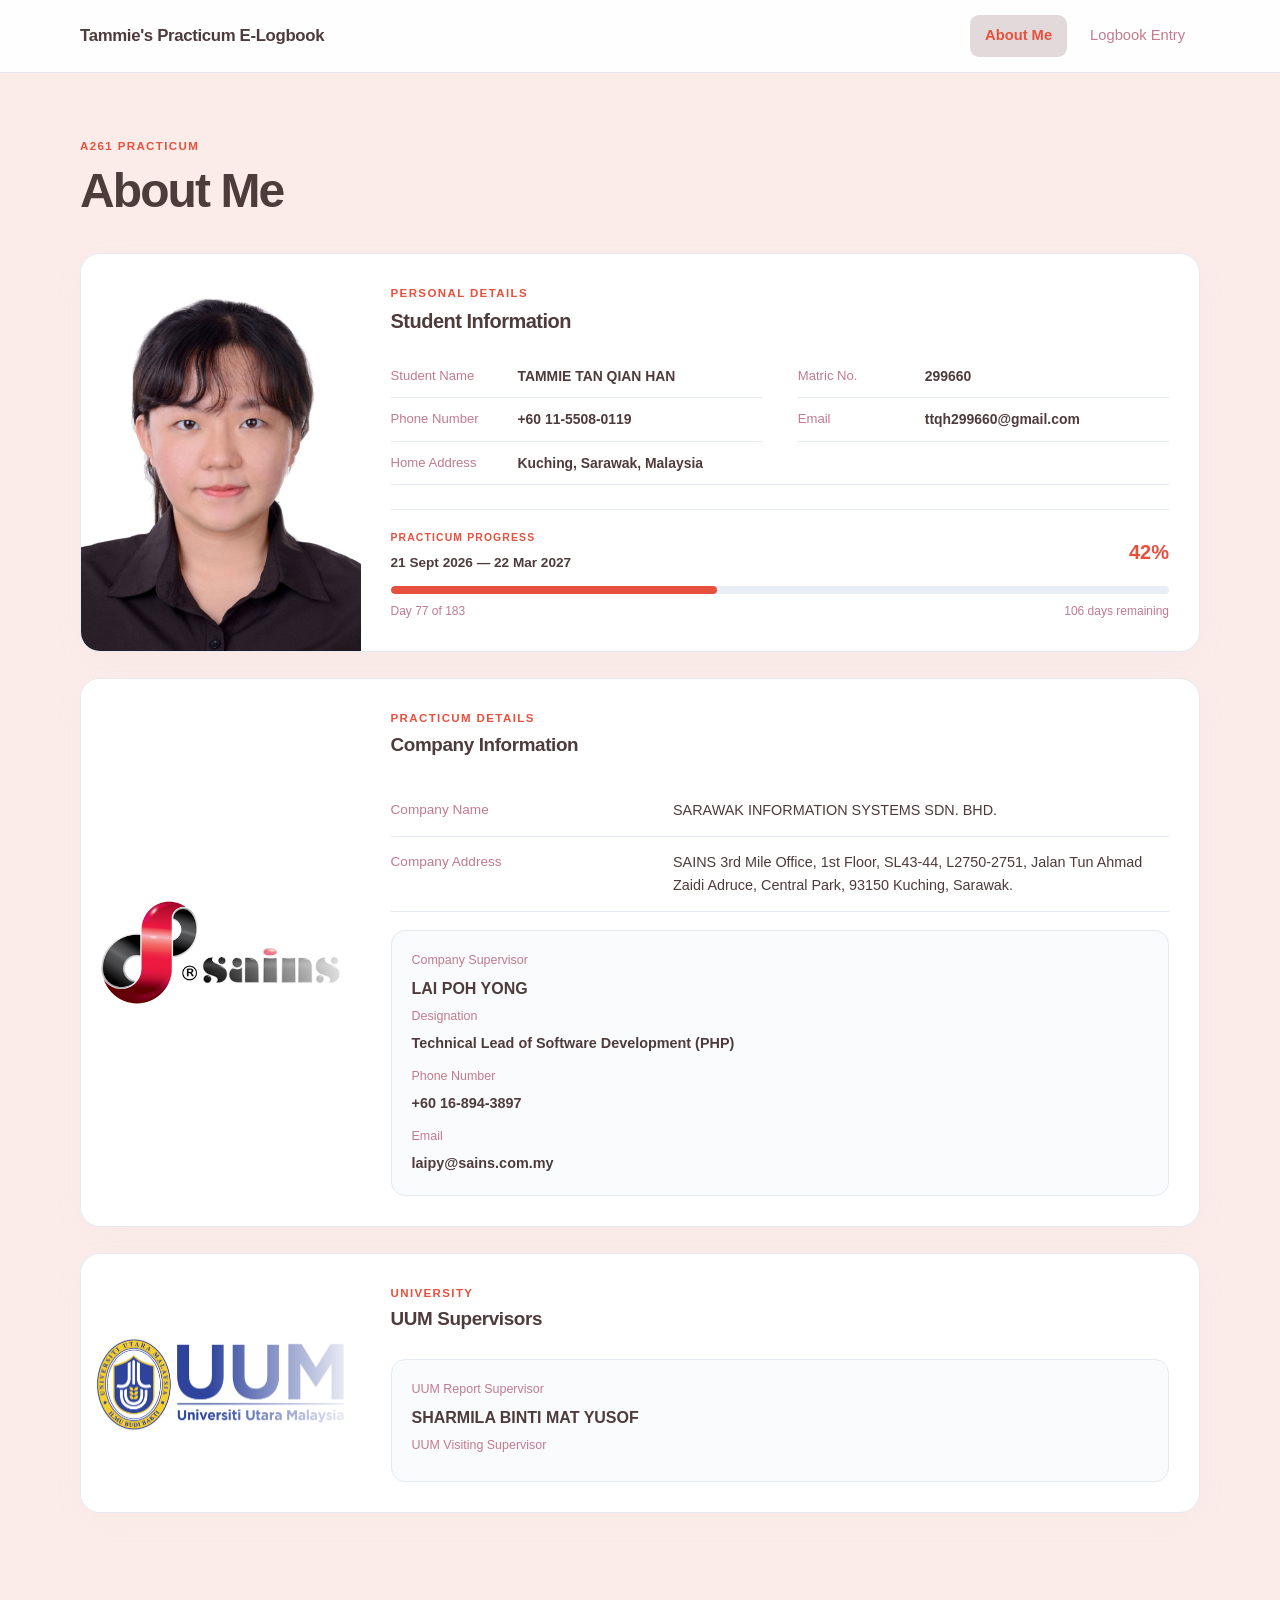
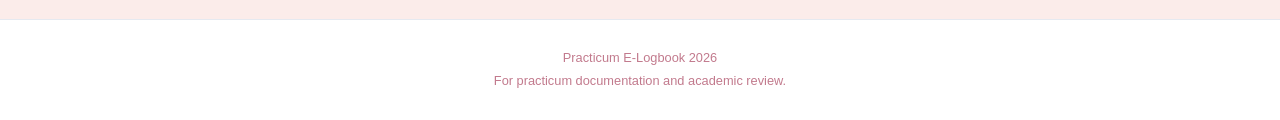
==== commit 24dc4762: "Enhance About Me page UI layout" ====
--- a/index.html
+++ b/index.html
@@ -46,10 +46,6 @@
 
             <h1>About Me</h1>
 
-            <!--<p>
-                Student and practicum information throughout the
-                six-month industrial training period.
-            </p>-->
         </section>
 
 <!-- ========================================
@@ -63,16 +59,15 @@
     data-end-date="2027-03-22"
 >
 
-    <!-- LEFT: PROFILE PHOTO -->
-    <div class="student-photo-box">
-
-        <img
-            src="images/profile.jpg"
-            alt="Student Profile Photo"
-            class="student-photo-fixed"
-        >
-
-    </div>
+<!-- LEFT: PROFILE PHOTO -->
+
+<div class="panel-visual profile-visual">
+
+<img 
+    alt="Student Profile Photo" 
+    class="panel-image profile-image" 
+    src="images/profile.jpg"/>
+</div>
 
 
     <!-- RIGHT: INFORMATION -->
@@ -191,19 +186,24 @@
 
         <section>
             <!-- COMPANY INFORMATION -->
-            <article class="info-card">
-
-                <div class="card-heading">
-                    <span class="card-number">02</span>
-
-                    <div>
-                        <p class="section-label">
-                            PRACTICUM DETAILS
-                        </p>
-
-                        <h2>Company Information</h2>
-                    </div>
-                </div>
+                <article class="info-card branded-panel">
+                    <div class="panel-visual logo-visual">
+                        <img alt="Company Logo placeholder" 
+                             class="panel-image logo-image" 
+                             src="images/logo_sains.png"/></div>
+                             
+                            <div class="panel-information">
+                            <div class="card-heading">
+                                <div>
+
+                                    <p class="section-label">
+                                        PRACTICUM DETAILS
+                                    </p>
+
+                                    <h2>Company Information</h2>
+
+                                </div>
+                            </div>
 
 
                 <div class="info-list">
@@ -281,22 +281,25 @@
              UNIVERSITY SUPERVISORS
         ========================== -->
 
-        <section class="info-card supervisor-card">
-
-            <div class="card-heading">
-
-                <span class="card-number">03</span>
-
-                <div>
-                    <p class="section-label">
-                        UNIVERSITY
-                    </p>
-
-                    <h2>UUM Supervisors</h2>
-                </div>
-
-            </div>
-
+        <section class="info-card supervisor-card branded-panel">
+        <div class="panel-visual logo-visual">
+            <img alt="University Logo placeholder" 
+            class="panel-image logo-image" 
+            src="images/logo_uum.png"/>
+        </div>
+
+        <div class="panel-information">
+        <div class="card-heading">
+            <div>
+                
+                <p class="section-label">
+                    UNIVERSITY
+                </p>
+
+                <h2>UUM Supervisors</h2>
+            </div>
+
+        </div>
 
             <div class="supervisor-grid">
 
--- a/assets/css/style.css
+++ b/assets/css/style.css
@@ -13,7 +13,7 @@
 
     --primary: #e6503c;
     --primary-dark: #e7caba;
-    --primary-light: #edf2ff;
+    --primary-light: #e2dada;
 
     --shadow:
         0 8px 30px rgba(200, 169, 169, 0.056);
@@ -939,113 +939,90 @@
 
 }
 
-/* ========================================
-   FINAL STUDENT DASHBOARD
-======================================== */
-
-.student-dashboard {
-    display: grid;
-
-    grid-template-columns: 130px 1fr;
-
-    gap: 28px;
-
-    align-items: start;
-
-    background: #ffffff;
-
-    border: 1px solid var(--border);
-
-    border-radius: 18px;
-
-    padding: 28px;
-
-    margin-bottom: 26px;
-
-    box-shadow: var(--shadow);
-}
-
-
-/* ========================================
-   HARD LOCK PROFILE PHOTO SIZE
-======================================== */
-
-.student-photo-box {
-    width: 130px !important;
-    min-width: 130px !important;
-    max-width: 130px !important;
-
-    overflow: hidden;
-
-    display: block;
-}
-
-
-.student-photo-fixed {
-    display: block !important;
-
-    width: 120px !important;
-    height: 150px !important;
-
-    min-width: 120px !important;
-    max-width: 120px !important;
-
-    min-height: 150px !important;
-    max-height: 150px !important;
-
-    object-fit: cover !important;
-
-    margin: 0 !important;
-
-    padding: 0 !important;
-
-    border-radius: 12px;
-
-    border: 1px solid #faf5f5;
-}
-
-
-/* ========================================
-   RIGHT CONTENT
-======================================== */
-
-.student-dashboard-content {
-    width: 100%;
-
-    min-width: 0;
-}
-
-/* ========================================
-   MOBILE
-======================================== */
-
-@media (max-width: 600px) {
-
-    .student-dashboard {
-        grid-template-columns: 90px 1fr;
-
-        gap: 16px;
-
-        padding: 18px;
-    }
-
-
-    .student-photo-box {
-        width: 90px !important;
-        min-width: 90px !important;
-        max-width: 90px !important;
-    }
-
-
-    .student-photo-fixed {
-        width: 85px !important;
-        height: 110px !important;
-
-        min-width: 85px !important;
-        max-width: 85px !important;
-
-        min-height: 110px !important;
-        max-height: 110px !important;
-    }
-
-}+/* ABOUT ME: BETTER LAYOUT. */
+    .about-profile,
+    .info-card.branded-panel {
+        display: grid;
+        grid-template-columns: minmax(190px, 25%) minmax(0, 1fr);
+        gap: 0;
+        padding: 0;
+        align-items: stretch;
+        overflow: hidden;
+        background: var(--surface);
+        border-radius: var(--radius-lg);
+        margin-bottom: 26px;
+    }
+    .panel-visual { 
+        position: relative; 
+        min-width: 0; 
+        min-height: 240px; 
+        background: #ffffff; 
+    }
+
+    .panel-image { 
+        display: block; 
+        width: 100%; 
+        height: 100%; 
+    }
+
+    .profile-image { 
+        position: absolute; 
+        inset: 0; object-fit: cover; 
+        object-position: center; 
+    }
+
+    .about-profile-content,
+
+    .panel-information { 
+        min-width: 0; 
+        padding: 30px; 
+    }
+
+    .logo-visual { background: linear-gradient(90deg, #ffffff, var(--surface)); 
+    }
+    
+    .logo-image { 
+        position: absolute; 
+        inset: 0; 
+        object-fit: contain; 
+        padding: 24px 12px; 
+    }
+
+    .logo-visual::after {
+        content: "";
+        position: absolute;
+        inset: 0;
+        pointer-events: none;
+        background: linear-gradient(90deg, transparent 45%, var(--surface) 100%);
+    }
+
+    .branded-panel .supervisor-grid { 
+        grid-template-columns: minmax(0, 1fr); margin-top: 18px; 
+    }
+
+    .branded-panel .supervisor-item h4 { 
+        font-size: .9rem; 
+        font-weight: 600; 
+        overflow-wrap: anywhere; 
+        margin-bottom: 12px; 
+    }
+
+    .branded-panel .supervisor-item h4:last-child { 
+        margin-bottom: 0; 
+    }
+
+    @media (max-width: 1050px) {
+        .student-details-grid { grid-template-columns: minmax(0, 1fr); }
+    }
+
+    @media (max-width: 600px) {
+        .about-profile,
+        .info-card.branded-panel { grid-template-columns: minmax(0, 1fr); }
+        .profile-visual { min-height: 0; height: 260px; }
+        .profile-image { object-position: center 35%; }
+        .logo-visual { min-height: 0; height: 180px; }
+        .logo-image { padding: 12px 24px; }
+        .logo-visual::after { background: linear-gradient(180deg, transparent 45%, var(--surface) 100%); }
+        .about-profile-content,
+        .panel-information { padding: 22px; }
+    }
